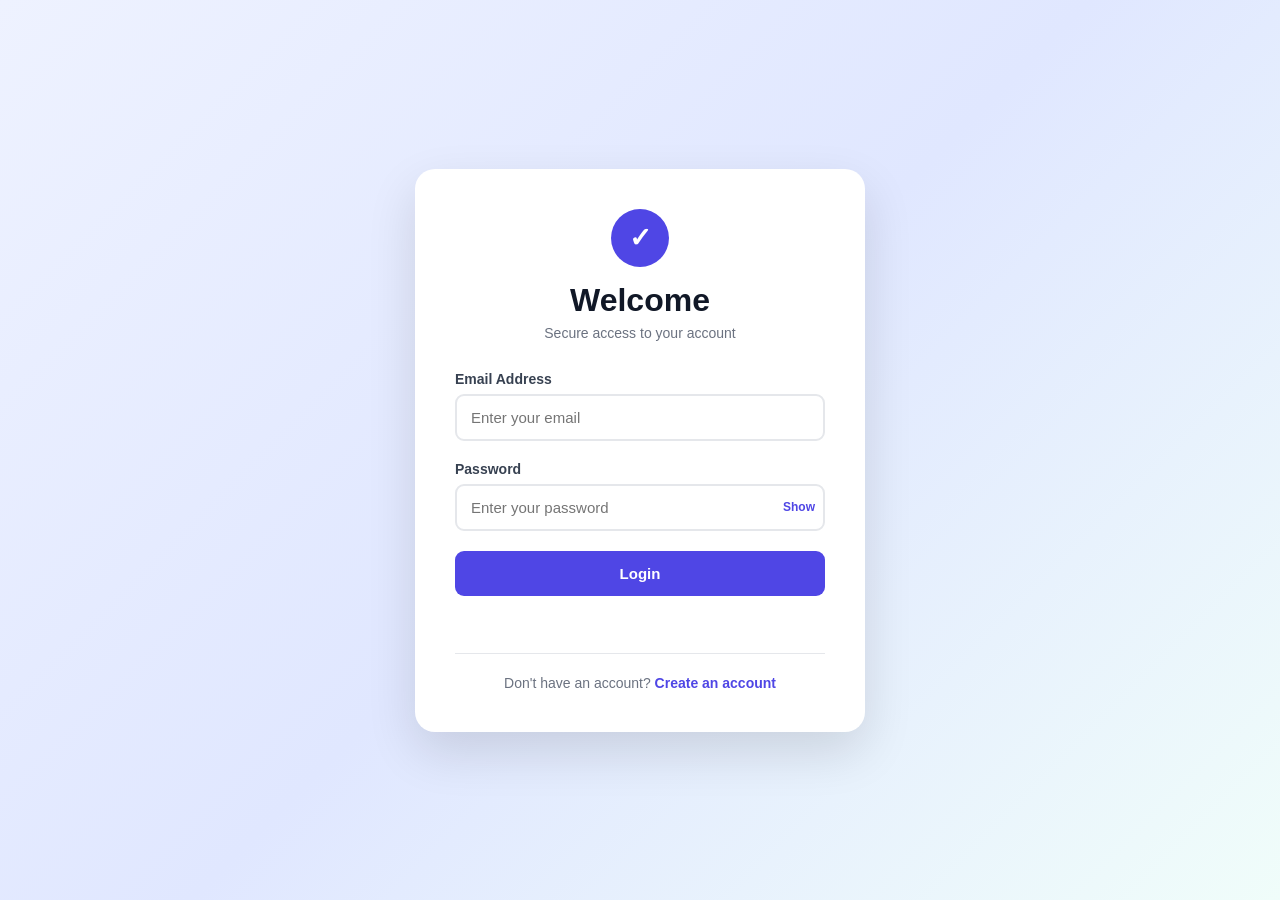
==== WebDev-L2-LoginAuthentication/index.html @ a90b49ac "Complete OIBSIP Python and Web Development tasks :wq#	README.md :wq" ====
<!DOCTYPE html>
<html lang="en">

<head>
    <meta charset="UTF-8">
    <meta name="viewport" content="width=device-width, initial-scale=1.0">

    <title>Login Authentication</title>

    <link rel="stylesheet" href="style.css">
</head>

<body>

    <main class="auth-container">

        <section class="auth-card">

            <!-- Brand -->
            <div class="brand">
                <div class="brand-icon">✓</div>

                <h1>Welcome</h1>

                <p>Secure access to your account</p>
            </div>


            <!-- Login Form -->
            <form id="loginForm">

                <div class="form-group">

                    <label for="loginEmail">
                        Email Address
                    </label>

                    <input
                        type="email"
                        id="loginEmail"
                        placeholder="Enter your email"
                        required
                    >

                </div>


                <div class="form-group">

                    <label for="loginPassword">
                        Password
                    </label>

                    <div class="password-wrapper">

                        <input
                            type="password"
                            id="loginPassword"
                            placeholder="Enter your password"
                            required
                        >

                        <button
                            type="button"
                            class="toggle-password"
                            data-target="loginPassword"
                        >
                            Show
                        </button>

                    </div>

                </div>


                <button
                    type="submit"
                    class="primary-btn"
                >
                    Login
                </button>

                <p
                    id="loginMessage"
                    class="message"
                ></p>

            </form>


            <!-- Register -->
            <div class="register-section">

                <p>
                    Don't have an account?
                </p>

                <button
                    id="showRegister"
                    class="link-btn"
                >
                    Create an account
                </button>

            </div>


            <!-- Register Form -->
            <form
                id="registerForm"
                class="hidden"
            >

                <div class="form-title">

                    <h2>Create Account</h2>

                    <p>
                        Register a new account
                    </p>

                </div>


                <div class="form-group">

                    <label for="registerName">
                        Full Name
                    </label>

                    <input
                        type="text"
                        id="registerName"
                        placeholder="Enter your name"
                        required
                    >

                </div>


                <div class="form-group">

                    <label for="registerEmail">
                        Email Address
                    </label>

                    <input
                        type="email"
                        id="registerEmail"
                        placeholder="Enter your email"
                        required
                    >

                </div>


                <div class="form-group">

                    <label for="registerPassword">
                        Password
                    </label>

                    <div class="password-wrapper">

                        <input
                            type="password"
                            id="registerPassword"
                            placeholder="Minimum 6 characters"
                            required
                        >

                        <button
                            type="button"
                            class="toggle-password"
                            data-target="registerPassword"
                        >
                            Show
                        </button>

                    </div>

                </div>


                <div class="form-group">

                    <label for="confirmPassword">
                        Confirm Password
                    </label>

                    <input
                        type="password"
                        id="confirmPassword"
                        placeholder="Confirm your password"
                        required
                    >

                </div>


                <button
                    type="submit"
                    class="primary-btn"
                >
                    Create Account
                </button>

                <p
                    id="registerMessage"
                    class="message"
                ></p>


                <button
                    type="button"
                    id="showLogin"
                    class="back-btn"
                >
                    ← Back to Login
                </button>

            </form>


            <!-- Logged In -->
            <section
                id="dashboard"
                class="hidden dashboard"
            >

                <div class="success-icon">
                    ✓
                </div>

                <h2>
                    Login Successful
                </h2>

                <p id="welcomeMessage"></p>

                <button
                    id="logoutBtn"
                    class="logout-btn"
                >
                    Logout
                </button>

            </section>

        </section>

    </main>


    <script src="script.js"></script>

</body>

</html>
---- WebDev-L2-LoginAuthentication/style.css ----
* {
    box-sizing: border-box;
    margin: 0;
    padding: 0;
}

body {
    min-height: 100vh;

    display: flex;
    justify-content: center;
    align-items: center;

    padding: 30px 15px;

    font-family: Arial, sans-serif;

    background:
        linear-gradient(
            135deg,
            #eef2ff,
            #e0e7ff,
            #f0fdfa
        );

    color: #1f2937;
}


/* =========================
   AUTH CONTAINER
========================= */

.auth-container {
    width: 100%;
    max-width: 450px;
}


/* =========================
   CARD
========================= */

.auth-card {
    background: white;

    padding: 40px;

    border-radius: 20px;

    box-shadow:
        0 20px 50px rgba(0, 0, 0, 0.12);
}


/* =========================
   BRAND
========================= */

.brand {
    text-align: center;

    margin-bottom: 30px;
}

.brand-icon {
    width: 58px;
    height: 58px;

    display: flex;

    justify-content: center;
    align-items: center;

    margin: 0 auto 15px;

    border-radius: 50%;

    background: #4f46e5;

    color: white;

    font-size: 27px;

    font-weight: bold;
}

.brand h1 {
    font-size: 32px;

    color: #111827;

    margin-bottom: 6px;
}

.brand p {
    color: #6b7280;

    font-size: 14px;
}


/* =========================
   FORM
========================= */

.form-group {
    margin-bottom: 20px;
}

.form-group label {
    display: block;

    margin-bottom: 7px;

    font-size: 14px;

    font-weight: bold;

    color: #374151;
}

.form-group input {
    width: 100%;

    padding: 13px 14px;

    border: 2px solid #e5e7eb;

    border-radius: 9px;

    outline: none;

    font-size: 15px;

    transition: border 0.2s;
}

.form-group input:focus {
    border-color: #4f46e5;
}


/* =========================
   PASSWORD
========================= */

.password-wrapper {
    position: relative;
}

.password-wrapper input {
    padding-right: 65px;
}

.toggle-password {
    position: absolute;

    right: 10px;

    top: 50%;

    transform: translateY(-50%);

    border: none;

    background: transparent;

    color: #4f46e5;

    font-size: 12px;

    font-weight: bold;

    cursor: pointer;
}


/* =========================
   BUTTON
========================= */

.primary-btn {
    width: 100%;

    padding: 14px;

    border: none;

    border-radius: 9px;

    background: #4f46e5;

    color: white;

    font-size: 15px;

    font-weight: bold;

    cursor: pointer;

    transition: 0.2s;
}

.primary-btn:hover {
    background: #4338ca;
}

.primary-btn:active {
    transform: scale(0.98);
}


/* =========================
   REGISTER
========================= */

.register-section {
    text-align: center;

    margin-top: 25px;

    padding-top: 20px;

    border-top: 1px solid #e5e7eb;
}

.register-section p {
    display: inline;

    color: #6b7280;

    font-size: 14px;
}

.link-btn {
    border: none;

    background: none;

    color: #4f46e5;

    font-weight: bold;

    cursor: pointer;

    font-size: 14px;
}

.link-btn:hover {
    text-decoration: underline;
}


/* =========================
   REGISTER TITLE
========================= */

.form-title {
    text-align: center;

    margin-bottom: 25px;
}

.form-title h2 {
    color: #111827;

    font-size: 25px;

    margin-bottom: 5px;
}

.form-title p {
    color: #6b7280;

    font-size: 14px;
}


/* =========================
   MESSAGES
========================= */

.message {
    min-height: 20px;

    margin-top: 12px;

    text-align: center;

    font-size: 13px;

    font-weight: bold;
}

.message.success {
    color: #16a34a;
}

.message.error {
    color: #dc2626;
}


/* =========================
   BACK BUTTON
========================= */

.back-btn {
    display: block;

    margin: 18px auto 0;

    border: none;

    background: transparent;

    color: #6b7280;

    cursor: pointer;

    font-size: 13px;
}

.back-btn:hover {
    color: #4f46e5;
}


/* =========================
   DASHBOARD
========================= */

.dashboard {
    text-align: center;
}

.success-icon {
    width: 70px;
    height: 70px;

    display: flex;

    justify-content: center;
    align-items: center;

    margin: 0 auto 20px;

    border-radius: 50%;

    background: #dcfce7;

    color: #16a34a;

    font-size: 35px;

    font-weight: bold;
}

.dashboard h2 {
    font-size: 25px;

    margin-bottom: 8px;

    color: #111827;
}

.dashboard p {
    color: #6b7280;

    margin-bottom: 25px;
}

.logout-btn {
    padding: 12px 25px;

    border: none;

    border-radius: 8px;

    background: #dc2626;

    color: white;

    font-weight: bold;

    cursor: pointer;
}

.logout-btn:hover {
    background: #b91c1c;
}


/* =========================
   HIDDEN
========================= */

.hidden {
    display: none;
}


/* =========================
   MOBILE
========================= */

@media (max-width: 480px) {

    body {
        padding: 20px 12px;
    }

    .auth-card {
        padding: 28px 22px;
    }

    .brand h1 {
        font-size: 28px;
    }
}
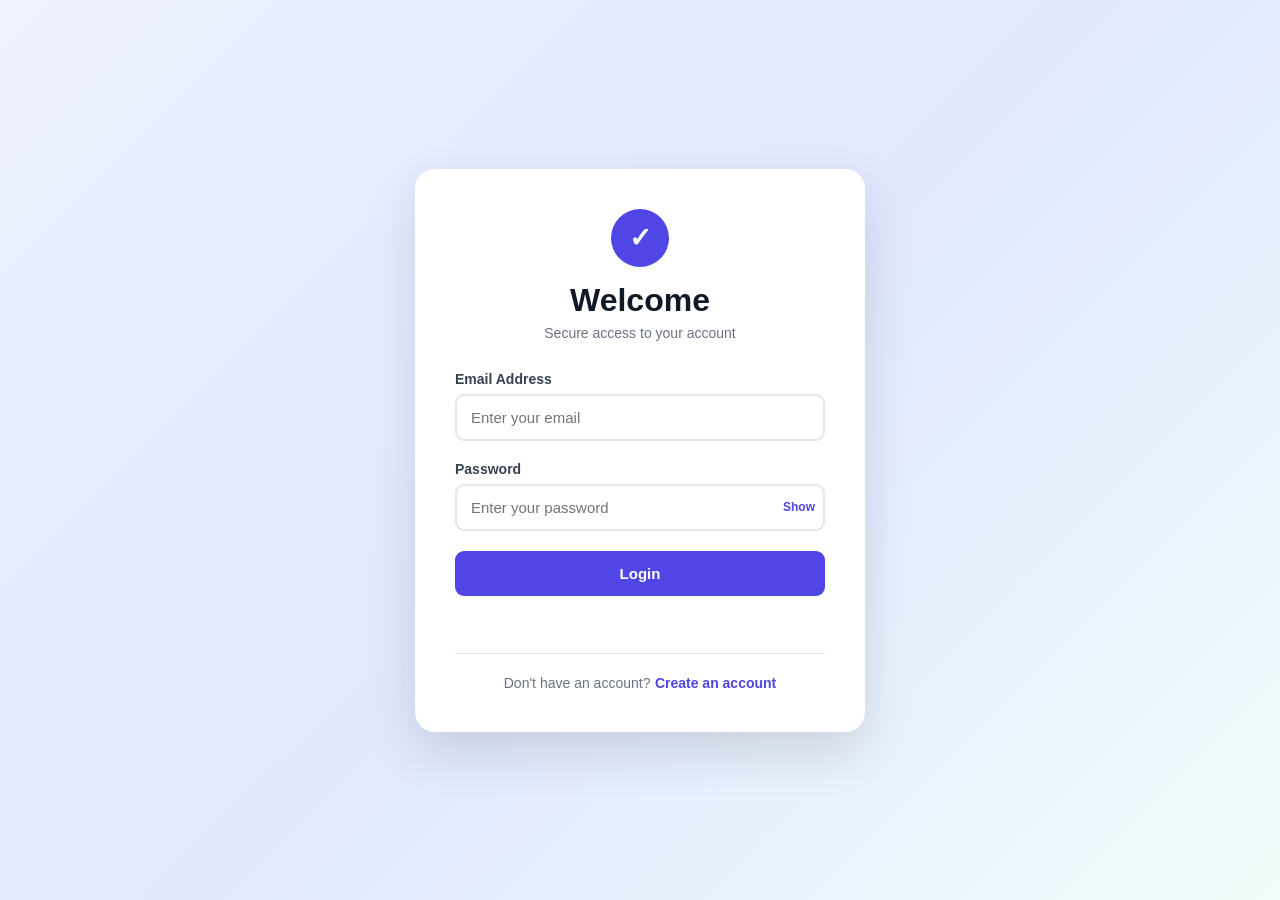
==== commit 1fd45423: "Complete OIBSIP internship tasks" ====
--- a/WebDev-L2-LoginAuthentication/index.html
+++ b/WebDev-L2-LoginAuthentication/index.html
@@ -16,7 +16,6 @@
 
         <section class="auth-card">
 
-            <!-- Brand -->
             <div class="brand">
                 <div class="brand-icon">✓</div>
 
@@ -26,7 +25,6 @@
             </div>
 
 
-            <!-- Login Form -->
             <form id="loginForm">
 
                 <div class="form-group">
@@ -88,14 +86,12 @@
             </form>
 
 
-            <!-- Register -->
             <div class="register-section">
 
-                <p>
-                    Don't have an account?
-                </p>
-
-                <button
+                <p>Don't have an account?</p>
+
+                <button
+                    type="button"
                     id="showRegister"
                     class="link-btn"
                 >
@@ -105,7 +101,6 @@
             </div>
 
 
-            <!-- Register Form -->
             <form
                 id="registerForm"
                 class="hidden"
@@ -115,9 +110,7 @@
 
                     <h2>Create Account</h2>
 
-                    <p>
-                        Register a new account
-                    </p>
+                    <p>Register a new account</p>
 
                 </div>
 
@@ -165,7 +158,7 @@
                         <input
                             type="password"
                             id="registerPassword"
-                            placeholder="Minimum 6 characters"
+                            placeholder="Minimum 8 characters and 1 number"
                             required
                         >
 
@@ -222,7 +215,6 @@
             </form>
 
 
-            <!-- Logged In -->
             <section
                 id="dashboard"
                 class="hidden dashboard"
@@ -232,13 +224,12 @@
                     ✓
                 </div>
 
-                <h2>
-                    Login Successful
-                </h2>
+                <h2>Login Successful</h2>
 
                 <p id="welcomeMessage"></p>
 
                 <button
+                    type="button"
                     id="logoutBtn"
                     class="logout-btn"
                 >
--- a/WebDev-L2-LoginAuthentication/style.css
+++ b/WebDev-L2-LoginAuthentication/style.css
@@ -15,13 +15,12 @@
 
     font-family: Arial, sans-serif;
 
-    background:
-        linear-gradient(
-            135deg,
-            #eef2ff,
-            #e0e7ff,
-            #f0fdfa
-        );
+    background: linear-gradient(
+        135deg,
+        #eef2ff,
+        #e0e7ff,
+        #f0fdfa
+    );
 
     color: #1f2937;
 }
